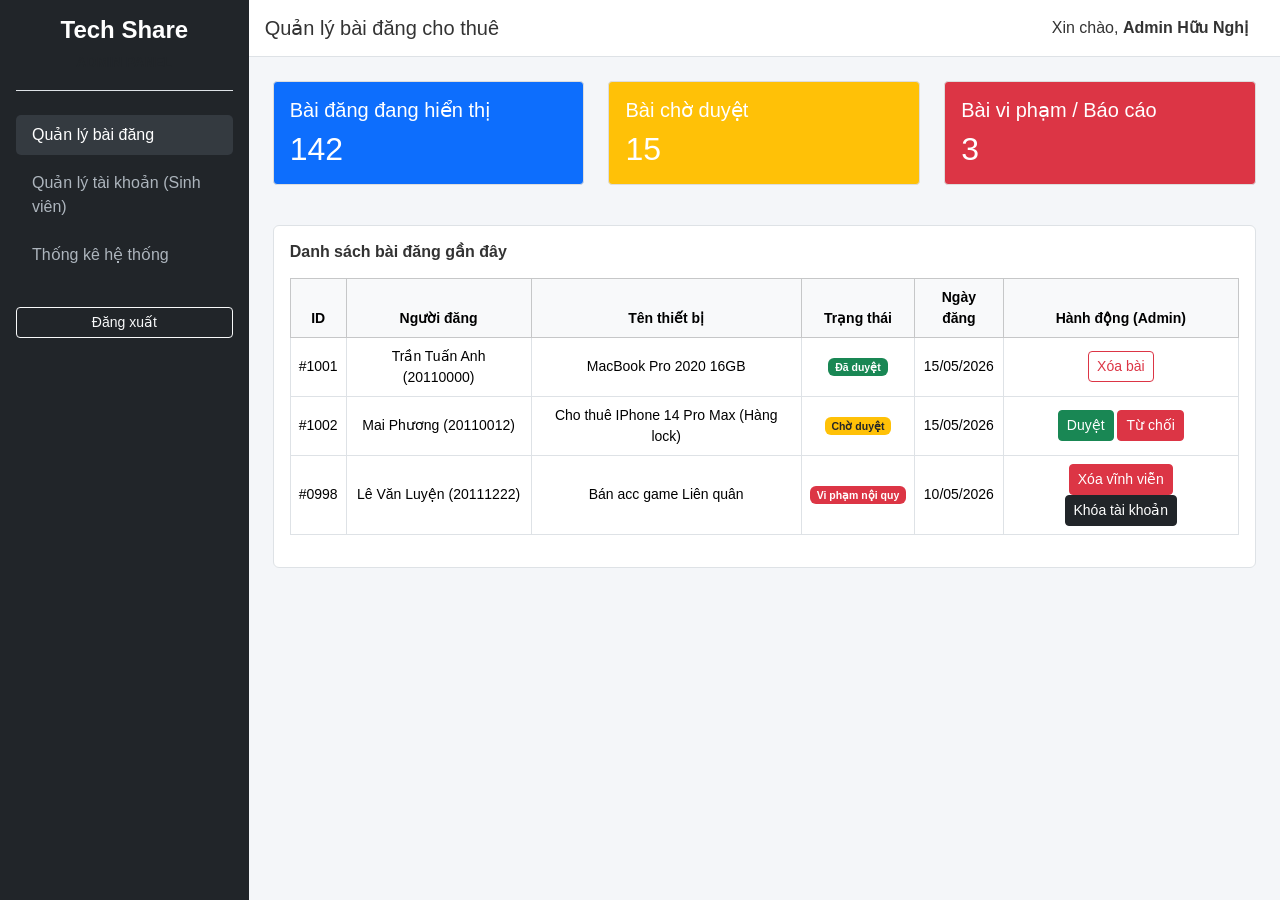
==== admin.html @ 215535c6 "new_Demo" ====
<!doctype html>
<html lang="vi">
  <head>
    <meta charset="UTF-8" />
    <meta name="viewport" content="width=device-width, initial-scale=1.0" />
    <title>Quản trị hệ thống - Tech Share</title>
    <link
      href="https://cdn.jsdelivr.net/npm/bootstrap@5.3.0/dist/css/bootstrap.min.css"
      rel="stylesheet"
    />
    <link rel="stylesheet" href="css/style.css" />
    <style>
      .admin-sidebar {
        background-color: #212529;
        min-height: 100vh;
        color: white;
      }
      .admin-sidebar .nav-link {
        color: #adb5bd;
      }
      .admin-sidebar .nav-link:hover,
      .admin-sidebar .nav-link.active {
        color: white;
        background-color: #343a40;
        border-radius: 5px;
      }
      .admin-header {
        background-color: #ffffff;
        border-bottom: 1px solid #dee2e6;
      }
    </style>
  </head>
  <body style="background-color: #f4f6f9">
    <div class="d-flex">
      <!-- Sidebar Admin -->
      <div class="admin-sidebar p-3" style="width: 250px">
        <h4 class="text-white fw-bold text-center border-bottom pb-3 mb-4">
          Tech Share<br /><small class="text-muted" style="font-size: 14px"
            >ADMIN PANEL</small
          >
        </h4>
        <ul class="nav flex-column">
          <li class="nav-item mb-2">
            <a class="nav-link active" href="#">Quản lý bài đăng</a>
          </li>
          <li class="nav-item mb-2">
            <a class="nav-link" href="#">Quản lý tài khoản (Sinh viên)</a>
          </li>
          <li class="nav-item mb-2">
            <a class="nav-link" href="#">Thống kê hệ thống</a>
          </li>
        </ul>
        <div class="mt-auto pt-4">
          <a href="login.html" class="btn btn-outline-light w-100 btn-sm"
            >Đăng xuất</a
          >
        </div>
      </div>

      <!-- Main Content -->
      <div class="flex-grow-1">
        <!-- Header -->
        <div
          class="admin-header p-3 d-flex justify-content-between align-items-center"
        >
          <h5 class="mb-0">Quản lý bài đăng cho thuê</h5>
          <div>
            <span class="me-3">Xin chào, <strong>Admin Hữu Nghị</strong></span>
          </div>
        </div>

        <div class="p-4">
          <!-- Dashboard Cards -->
          <div class="row mb-4">
            <div class="col-md-4">
              <div class="card text-white bg-primary mb-3">
                <div class="card-body">
                  <h5 class="card-title">Bài đăng đang hiển thị</h5>
                  <h2 class="mb-0">142</h2>
                </div>
              </div>
            </div>
            <div class="col-md-4">
              <div class="card text-white bg-warning mb-3">
                <div class="card-body">
                  <h5 class="card-title">Bài chờ duyệt</h5>
                  <h2 class="mb-0">15</h2>
                </div>
              </div>
            </div>
            <div class="col-md-4">
              <div class="card text-white bg-danger mb-3">
                <div class="card-body">
                  <h5 class="card-title">Bài vi phạm / Báo cáo</h5>
                  <h2 class="mb-0">3</h2>
                </div>
              </div>
            </div>
          </div>

          <!-- Table Quản lý bài đăng -->
          <div class="bg-white border rounded p-3">
            <h6 class="fw-bold mb-3">Danh sách bài đăng gần đây</h6>
            <table
              class="table table-bordered table-hover text-center align-middle"
              style="font-size: 14px"
            >
              <thead class="table-light">
                <tr>
                  <th>ID</th>
                  <th>Người đăng</th>
                  <th>Tên thiết bị</th>
                  <th>Trạng thái</th>
                  <th>Ngày đăng</th>
                  <th>Hành động (Admin)</th>
                </tr>
              </thead>
              <tbody>
                <!-- Item 1 -->
                <tr>
                  <td>#1001</td>
                  <td>Trần Tuấn Anh (20110000)</td>
                  <td>MacBook Pro 2020 16GB</td>
                  <td><span class="badge bg-success">Đã duyệt</span></td>
                  <td>15/05/2026</td>
                  <td>
                    <button class="btn btn-sm btn-outline-danger">
                      Xóa bài
                    </button>
                  </td>
                </tr>
                <!-- Item 2 -->
                <tr>
                  <td>#1002</td>
                  <td>Mai Phương (20110012)</td>
                  <td>Cho thuê IPhone 14 Pro Max (Hàng lock)</td>
                  <td>
                    <span class="badge bg-warning text-dark">Chờ duyệt</span>
                  </td>
                  <td>15/05/2026</td>
                  <td>
                    <button class="btn btn-sm btn-success">Duyệt</button>
                    <button class="btn btn-sm btn-danger">Từ chối</button>
                  </td>
                </tr>
                <!-- Item 3 -->
                <tr>
                  <td>#0998</td>
                  <td>Lê Văn Luyện (20111222)</td>
                  <td>Bán acc game Liên quân</td>
                  <td><span class="badge bg-danger">Vi phạm nội quy</span></td>
                  <td>10/05/2026</td>
                  <td>
                    <button class="btn btn-sm btn-danger">Xóa vĩnh viễn</button>
                    <button class="btn btn-sm btn-dark">Khóa tài khoản</button>
                  </td>
                </tr>
              </tbody>
            </table>
          </div>
        </div>
      </div>
    </div>

    <script src="https://cdn.jsdelivr.net/npm/bootstrap@5.3.0/dist/js/bootstrap.bundle.min.js"></script>
  </body>
</html>
---- css/style.css ----
body {
  font-family: Arial, Helvetica, sans-serif; /* Font cơ bản, không quá hoa mỹ */
  background-color: #f4f6f9; /* Màu nền xám nhạt cơ bản */
  color: #333;
}

/* Navbar cơ bản */
.navbar {
  background-color: #0d6efd; /* Xanh dương Bootstrap chuẩn */
}
.navbar .navbar-brand,
.navbar .nav-link {
  color: #fff !important;
}
.navbar .nav-link.active {
  font-weight: bold;
  text-decoration: underline;
}

/* Các khung (Card) */
.card {
  border: 1px solid #ddd;
  border-radius: 4px; /* Bo góc ít thôi cho giống form cơ bản */
  box-shadow: none; /* Bỏ shadow ảo diệu */
}
.card-img-top {
  height: 180px;
  object-fit: cover; /* Hiển thị hình ảnh cơ bản */
  border-bottom: 1px solid #ddd;
}

/* Chữ và giá cả */
.price-text {
  color: #dc3545; /* Đỏ - dễ nhìn thấy giá */
  font-weight: bold;
  font-size: 18px;
}

/* Nút bấm (Button) */
.btn {
  border-radius: 4px; /* Bo góc cơ bản */
}

/* Footer cơ bản */
.site-footer {
  background-color: #343a40;
  color: #fff;
  padding: 20px 0;
  margin-top: 40px;
  font-size: 14px;
}

/* Ảnh đại diện người dùng cơ bản */
.user-avatar-sm {
  width: 30px;
  height: 30px;
  border-radius: 50%;
  background-color: #ccc;
  display: inline-flex;
  align-items: center;
  justify-content: center;
  color: white;
  font-weight: bold;
  font-size: 12px;
}

/* Các ô thông tin, cảnh báo */
.info-box {
  background-color: #e9ecef;
  padding: 15px;
  border: 1px solid #ced4da;
  border-radius: 4px;
}
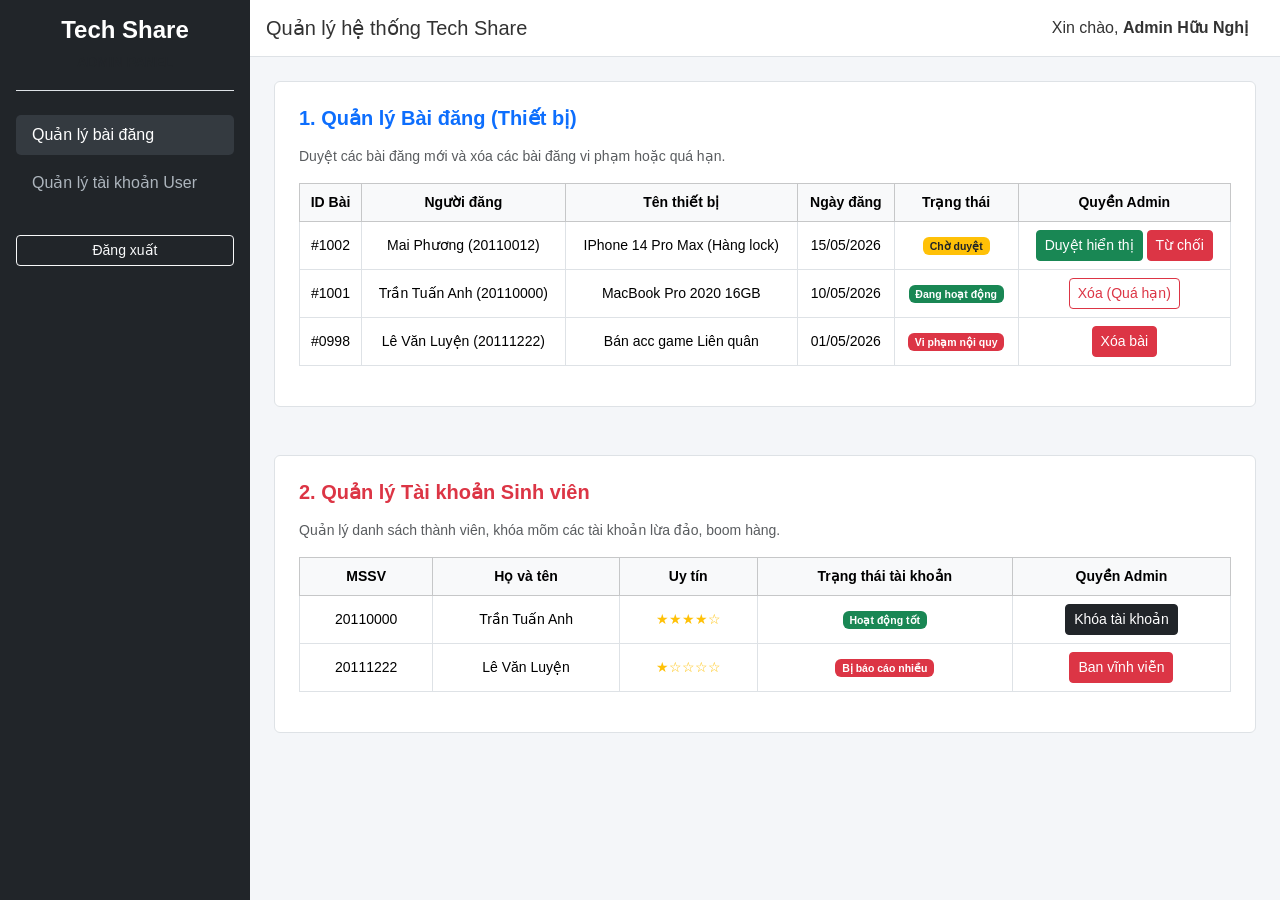
==== commit 2cca72df: "new_demo_account" ====
--- a/admin.html
+++ b/admin.html
@@ -44,10 +44,7 @@
             <a class="nav-link active" href="#">Quản lý bài đăng</a>
           </li>
           <li class="nav-item mb-2">
-            <a class="nav-link" href="#">Quản lý tài khoản (Sinh viên)</a>
-          </li>
-          <li class="nav-item mb-2">
-            <a class="nav-link" href="#">Thống kê hệ thống</a>
+            <a class="nav-link" href="#">Quản lý tài khoản User</a>
           </li>
         </ul>
         <div class="mt-auto pt-4">
@@ -63,96 +60,121 @@
         <div
           class="admin-header p-3 d-flex justify-content-between align-items-center"
         >
-          <h5 class="mb-0">Quản lý bài đăng cho thuê</h5>
+          <h5 class="mb-0">Quản lý hệ thống Tech Share</h5>
           <div>
             <span class="me-3">Xin chào, <strong>Admin Hữu Nghị</strong></span>
           </div>
         </div>
 
         <div class="p-4">
-          <!-- Dashboard Cards -->
-          <div class="row mb-4">
-            <div class="col-md-4">
-              <div class="card text-white bg-primary mb-3">
-                <div class="card-body">
-                  <h5 class="card-title">Bài đăng đang hiển thị</h5>
-                  <h2 class="mb-0">142</h2>
-                </div>
-              </div>
-            </div>
-            <div class="col-md-4">
-              <div class="card text-white bg-warning mb-3">
-                <div class="card-body">
-                  <h5 class="card-title">Bài chờ duyệt</h5>
-                  <h2 class="mb-0">15</h2>
-                </div>
-              </div>
-            </div>
-            <div class="col-md-4">
-              <div class="card text-white bg-danger mb-3">
-                <div class="card-body">
-                  <h5 class="card-title">Bài vi phạm / Báo cáo</h5>
-                  <h2 class="mb-0">3</h2>
-                </div>
-              </div>
-            </div>
-          </div>
+          <!-- Section 1: Quản lý bài đăng (Duyệt/Xóa) -->
+          <div class="bg-white border rounded p-4 mb-5">
+            <h5 class="fw-bold mb-3 text-primary">
+              1. Quản lý Bài đăng (Thiết bị)
+            </h5>
+            <p class="text-muted" style="font-size: 14px">
+              Duyệt các bài đăng mới và xóa các bài đăng vi phạm hoặc quá hạn.
+            </p>
 
-          <!-- Table Quản lý bài đăng -->
-          <div class="bg-white border rounded p-3">
-            <h6 class="fw-bold mb-3">Danh sách bài đăng gần đây</h6>
             <table
               class="table table-bordered table-hover text-center align-middle"
               style="font-size: 14px"
             >
               <thead class="table-light">
                 <tr>
-                  <th>ID</th>
+                  <th>ID Bài</th>
                   <th>Người đăng</th>
                   <th>Tên thiết bị</th>
+                  <th>Ngày đăng</th>
                   <th>Trạng thái</th>
-                  <th>Ngày đăng</th>
-                  <th>Hành động (Admin)</th>
+                  <th>Quyền Admin</th>
                 </tr>
               </thead>
               <tbody>
-                <!-- Item 1 -->
+                <!-- Chờ duyệt -->
+                <tr>
+                  <td>#1002</td>
+                  <td>Mai Phương (20110012)</td>
+                  <td>IPhone 14 Pro Max (Hàng lock)</td>
+                  <td>15/05/2026</td>
+                  <td>
+                    <span class="badge bg-warning text-dark">Chờ duyệt</span>
+                  </td>
+                  <td>
+                    <button class="btn btn-sm btn-success">
+                      Duyệt hiển thị
+                    </button>
+                    <button class="btn btn-sm btn-danger">Từ chối</button>
+                  </td>
+                </tr>
+                <!-- Đã duyệt -->
                 <tr>
                   <td>#1001</td>
                   <td>Trần Tuấn Anh (20110000)</td>
                   <td>MacBook Pro 2020 16GB</td>
-                  <td><span class="badge bg-success">Đã duyệt</span></td>
-                  <td>15/05/2026</td>
+                  <td>10/05/2026</td>
+                  <td><span class="badge bg-success">Đang hoạt động</span></td>
                   <td>
                     <button class="btn btn-sm btn-outline-danger">
-                      Xóa bài
+                      Xóa (Quá hạn)
                     </button>
                   </td>
                 </tr>
-                <!-- Item 2 -->
-                <tr>
-                  <td>#1002</td>
-                  <td>Mai Phương (20110012)</td>
-                  <td>Cho thuê IPhone 14 Pro Max (Hàng lock)</td>
-                  <td>
-                    <span class="badge bg-warning text-dark">Chờ duyệt</span>
-                  </td>
-                  <td>15/05/2026</td>
-                  <td>
-                    <button class="btn btn-sm btn-success">Duyệt</button>
-                    <button class="btn btn-sm btn-danger">Từ chối</button>
-                  </td>
-                </tr>
-                <!-- Item 3 -->
+                <!-- Vi phạm -->
                 <tr>
                   <td>#0998</td>
                   <td>Lê Văn Luyện (20111222)</td>
                   <td>Bán acc game Liên quân</td>
+                  <td>01/05/2026</td>
                   <td><span class="badge bg-danger">Vi phạm nội quy</span></td>
-                  <td>10/05/2026</td>
                   <td>
-                    <button class="btn btn-sm btn-danger">Xóa vĩnh viễn</button>
+                    <button class="btn btn-sm btn-danger">Xóa bài</button>
+                  </td>
+                </tr>
+              </tbody>
+            </table>
+          </div>
+
+          <!-- Section 2: Quản lý User -->
+          <div class="bg-white border rounded p-4">
+            <h5 class="fw-bold mb-3 text-danger">
+              2. Quản lý Tài khoản Sinh viên
+            </h5>
+            <p class="text-muted" style="font-size: 14px">
+              Quản lý danh sách thành viên, khóa mõm các tài khoản lừa đảo, boom
+              hàng.
+            </p>
+
+            <table
+              class="table table-bordered table-hover text-center align-middle"
+              style="font-size: 14px"
+            >
+              <thead class="table-light">
+                <tr>
+                  <th>MSSV</th>
+                  <th>Họ và tên</th>
+                  <th>Uy tín</th>
+                  <th>Trạng thái tài khoản</th>
+                  <th>Quyền Admin</th>
+                </tr>
+              </thead>
+              <tbody>
+                <tr>
+                  <td>20110000</td>
+                  <td>Trần Tuấn Anh</td>
+                  <td><span class="text-warning">★★★★☆</span></td>
+                  <td><span class="badge bg-success">Hoạt động tốt</span></td>
+                  <td>
                     <button class="btn btn-sm btn-dark">Khóa tài khoản</button>
+                  </td>
+                </tr>
+                <tr>
+                  <td>20111222</td>
+                  <td>Lê Văn Luyện</td>
+                  <td><span class="text-warning">★☆☆☆☆</span></td>
+                  <td><span class="badge bg-danger">Bị báo cáo nhiều</span></td>
+                  <td>
+                    <button class="btn btn-sm btn-danger">Ban vĩnh viễn</button>
                   </td>
                 </tr>
               </tbody>
